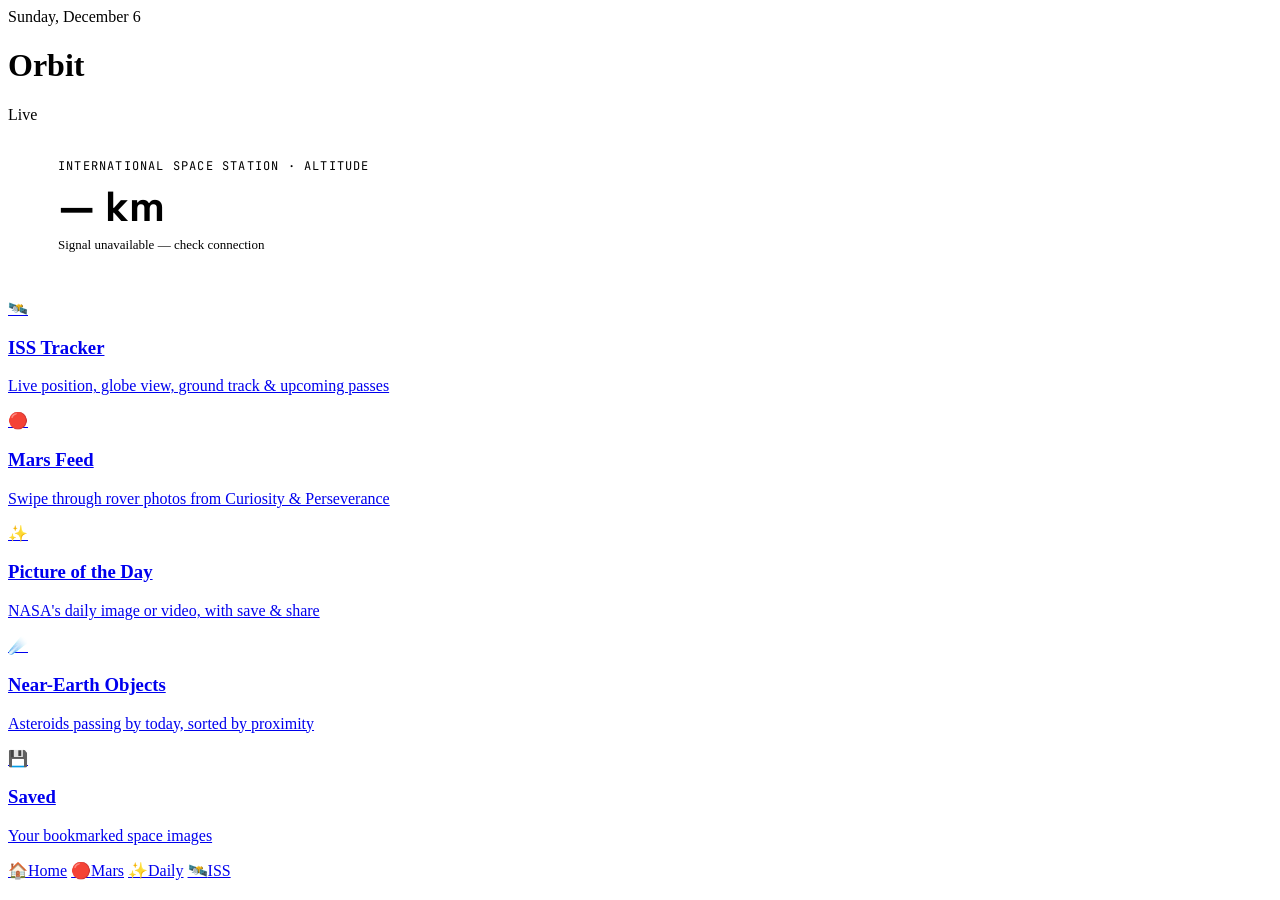
==== index.html @ 50a304a8 "Files for App" ====
<!DOCTYPE html>
<html lang="en">
<head>
<meta charset="UTF-8">
<meta name="viewport" content="width=device-width, initial-scale=1.0, viewport-fit=cover">
<title>Orbit — Home</title>
<link rel="preconnect" href="https://fonts.googleapis.com">
<link href="https://fonts.googleapis.com/css2?family=Space+Grotesk:wght@500;600;700&family=Inter:wght@400;500;600;700&family=JetBrains+Mono:wght@400;500&display=swap" rel="stylesheet">
<link rel="stylesheet" href="css/style.css">
<style>
  .hero {
    margin: 8px 24px 20px;
    border-radius: var(--radius-lg);
    padding: 26px;
    background: var(--gradient-soft);
    border: 1px solid var(--border);
    position: relative;
    overflow: hidden;
  }
  .hero .label { font-size: 12px; color: var(--text-dim); font-family: 'JetBrains Mono', monospace; text-transform: uppercase; letter-spacing: 0.1em; }
  .hero .big-stat { font-size: 42px; font-weight: 700; font-family: 'Space Grotesk', sans-serif; margin-top: 6px; }
  .hero .sub { color: var(--text-dim); font-size: 13px; margin-top: 4px; }
  .hero canvas { position: absolute; right: -30px; top: -30px; opacity: 0.5; pointer-events: none; }
</style>
</head>
<body>

  <div class="topbar">
    <div>
      <div class="eyebrow" id="date-line">—</div>
      <h1>Orbit</h1>
    </div>
    <div class="pill-badge"><span class="dot"></span>Live</div>
  </div>

  <div class="hero">
    <div class="label">International Space Station · altitude</div>
    <div class="big-stat mono" id="hero-alt">— km</div>
    <div class="sub" id="hero-sub">Locating station…</div>
  </div>

  <div class="hub-grid">
    <a class="hub-tile accent-1" href="iss.html">
      <div class="icon">🛰️</div>
      <div>
        <h3>ISS Tracker</h3>
        <p>Live position, globe view, ground track & upcoming passes</p>
      </div>
    </a>
    <a class="hub-tile accent-2" href="mars.html">
      <div class="icon">🔴</div>
      <div>
        <h3>Mars Feed</h3>
        <p>Swipe through rover photos from Curiosity & Perseverance</p>
      </div>
    </a>
    <a class="hub-tile wide accent-1" href="apod.html">
      <div class="icon">✨</div>
      <div>
        <h3>Picture of the Day</h3>
        <p>NASA's daily image or video, with save & share</p>
      </div>
    </a>
    <a class="hub-tile accent-2" href="iss.html#neo">
      <div class="icon">☄️</div>
      <div>
        <h3>Near-Earth Objects</h3>
        <p>Asteroids passing by today, sorted by proximity</p>
      </div>
    </a>
    <a class="hub-tile accent-1" href="apod.html#saved">
      <div class="icon">💾</div>
      <div>
        <h3>Saved</h3>
        <p>Your bookmarked space images</p>
      </div>
    </a>
  </div>

  <nav class="island-nav">
    <a href="index.html" class="active"><span class="glyph">🏠</span>Home</a>
    <a href="mars.html"><span class="glyph">🔴</span>Mars</a>
    <a href="apod.html"><span class="glyph">✨</span>Daily</a>
    <a href="iss.html"><span class="glyph">🛰️</span>ISS</a>
  </nav>

  <script src="js/config.js"></script>
  <script>
    document.getElementById('date-line').textContent = new Date().toLocaleDateString('en-US', { weekday: 'long', month: 'long', day: 'numeric' });

    async function loadHero() {
      try {
        const res = await fetch('https://api.wheretheiss.at/v1/satellites/25544');
        const data = await res.json();
        document.getElementById('hero-alt').textContent = data.altitude.toFixed(1) + ' km';
        document.getElementById('hero-sub').textContent =
          `${data.latitude.toFixed(2)}°, ${data.longitude.toFixed(2)}° · ${Math.round(data.velocity)} km/h`;
      } catch (e) {
        document.getElementById('hero-sub').textContent = 'Signal unavailable — check connection';
      }
    }
    loadHero();
    setInterval(loadHero, 8000);
  </script>
</body>
</html>
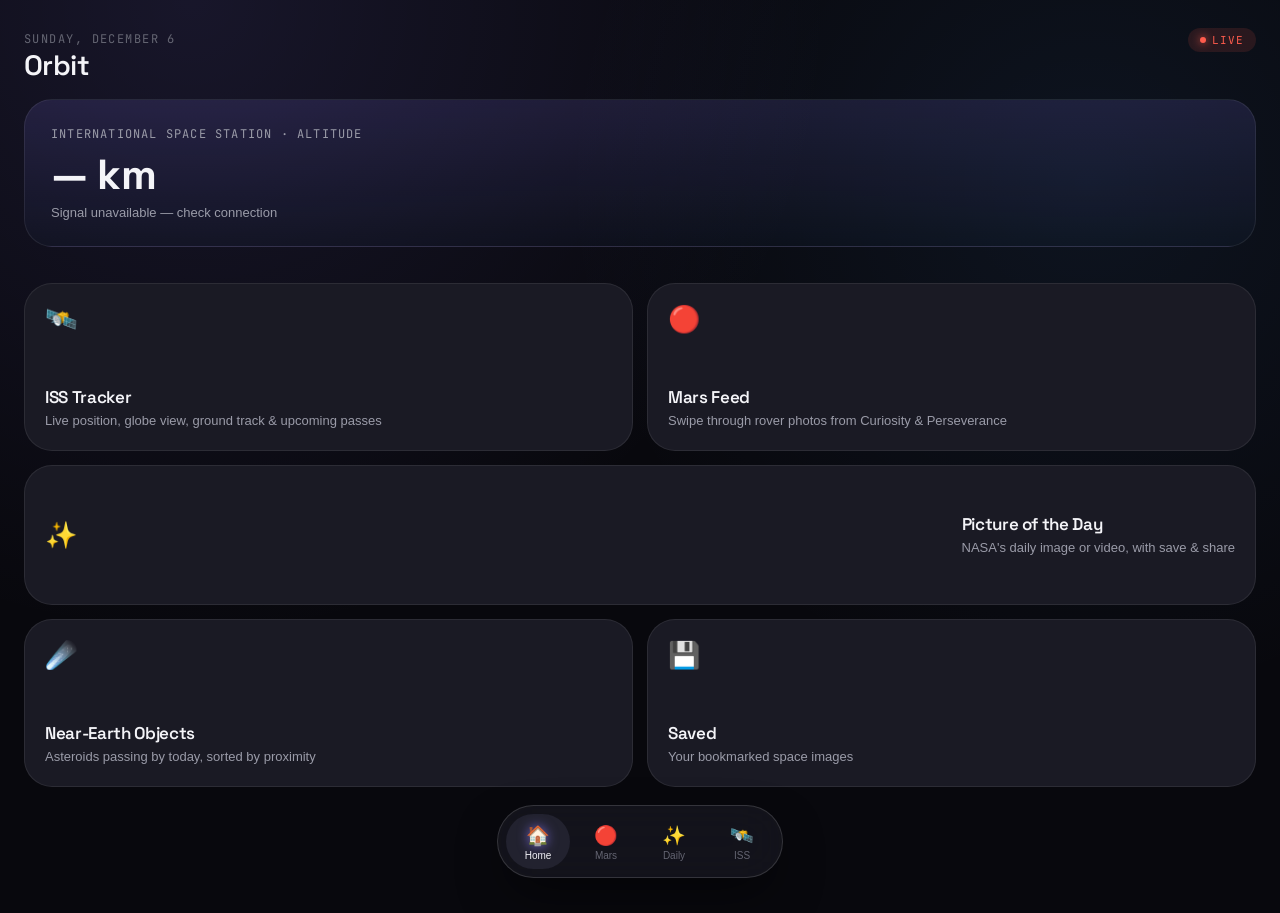
==== commit 23a46b26: "Update index.html" ====
--- a/index.html
+++ b/index.html
@@ -6,7 +6,7 @@
 <title>Orbit — Home</title>
 <link rel="preconnect" href="https://fonts.googleapis.com">
 <link href="https://fonts.googleapis.com/css2?family=Space+Grotesk:wght@500;600;700&family=Inter:wght@400;500;600;700&family=JetBrains+Mono:wght@400;500&display=swap" rel="stylesheet">
-<link rel="stylesheet" href="css/style.css">
+<link rel="stylesheet" href="style.css">
 <style>
   .hero {
     margin: 8px 24px 20px;
--- a/style.css
+++ b/style.css
@@ -0,0 +1,242 @@
+/* ============================================
+   SPACE APP — DESIGN SYSTEM
+   Palette: near-black void + violet/blue accent
+   Type: Space Grotesk (display) / Inter (body) / JetBrains Mono (telemetry)
+   ============================================ */
+
+:root {
+  --bg: #08080d;
+  --bg-elev: #111118;
+  --surface: #1a1a24;
+  --surface-2: #22222f;
+  --border: rgba(255, 255, 255, 0.08);
+  --border-strong: rgba(255, 255, 255, 0.14);
+
+  --text: #f4f4f8;
+  --text-dim: #9a9ba8;
+  --text-faint: #646572;
+
+  --violet: #8b7cff;
+  --violet-dim: #6e5fe8;
+  --blue: #4ea1ff;
+  --live: #ff5c4d;
+
+  --gradient: linear-gradient(135deg, #8b7cff 0%, #4ea1ff 100%);
+  --gradient-soft: linear-gradient(180deg, rgba(139, 124, 255, 0.14), rgba(78, 161, 255, 0.03));
+
+  --radius-lg: 28px;
+  --radius-md: 18px;
+  --radius-sm: 12px;
+
+  --shadow-float: 0 20px 50px -12px rgba(0, 0, 0, 0.6);
+}
+
+* { box-sizing: border-box; }
+
+html, body {
+  margin: 0;
+  padding: 0;
+  background: var(--bg);
+  color: var(--text);
+  font-family: 'Inter', -apple-system, BlinkMacSystemFont, 'Segoe UI', sans-serif;
+  -webkit-font-smoothing: antialiased;
+  overscroll-behavior-y: none;
+}
+
+body {
+  min-height: 100vh;
+  background:
+    radial-gradient(circle at 15% 0%, rgba(139, 124, 255, 0.12), transparent 45%),
+    radial-gradient(circle at 85% 20%, rgba(78, 161, 255, 0.08), transparent 40%),
+    var(--bg);
+  padding-bottom: 110px;
+}
+
+h1, h2, h3, .display {
+  font-family: 'Space Grotesk', 'Inter', sans-serif;
+  letter-spacing: -0.02em;
+  margin: 0;
+}
+
+.mono {
+  font-family: 'JetBrains Mono', ui-monospace, monospace;
+  letter-spacing: -0.01em;
+}
+
+a { color: inherit; text-decoration: none; }
+button { font-family: inherit; cursor: pointer; }
+
+::-webkit-scrollbar { display: none; }
+* { scrollbar-width: none; }
+
+/* ---------- Top bar ---------- */
+.topbar {
+  display: flex;
+  align-items: baseline;
+  justify-content: space-between;
+  padding: 28px 24px 8px;
+}
+.topbar .eyebrow {
+  font-family: 'JetBrains Mono', monospace;
+  font-size: 12px;
+  color: var(--text-faint);
+  text-transform: uppercase;
+  letter-spacing: 0.12em;
+}
+.topbar h1 {
+  font-size: 28px;
+  font-weight: 600;
+}
+
+/* ---------- Cards ---------- */
+.card {
+  background: var(--surface);
+  border: 1px solid var(--border);
+  border-radius: var(--radius-lg);
+  padding: 20px;
+}
+
+.pill-badge {
+  display: inline-flex;
+  align-items: center;
+  gap: 6px;
+  font-family: 'JetBrains Mono', monospace;
+  font-size: 11px;
+  text-transform: uppercase;
+  letter-spacing: 0.1em;
+  padding: 5px 12px;
+  border-radius: 999px;
+  background: rgba(255, 92, 77, 0.12);
+  color: var(--live);
+}
+.pill-badge .dot {
+  width: 6px;
+  height: 6px;
+  border-radius: 50%;
+  background: var(--live);
+  box-shadow: 0 0 8px var(--live);
+  animation: pulse 1.6s infinite ease-in-out;
+}
+@keyframes pulse {
+  0%, 100% { opacity: 1; transform: scale(1); }
+  50% { opacity: 0.4; transform: scale(0.7); }
+}
+
+/* ---------- Home hub grid ---------- */
+.hub-grid {
+  display: grid;
+  grid-template-columns: 1fr 1fr;
+  gap: 14px;
+  padding: 16px 24px;
+}
+.hub-tile {
+  position: relative;
+  border-radius: var(--radius-lg);
+  border: 1px solid var(--border);
+  padding: 20px;
+  min-height: 168px;
+  display: flex;
+  flex-direction: column;
+  justify-content: space-between;
+  overflow: hidden;
+  transition: transform 0.25s ease, border-color 0.25s ease;
+  background: var(--surface);
+}
+.hub-tile:active { transform: scale(0.97); }
+.hub-tile.wide { grid-column: 1 / -1; min-height: 140px; flex-direction: row; align-items: center; }
+.hub-tile .icon { font-size: 26px; }
+.hub-tile h3 { font-size: 17px; font-weight: 600; }
+.hub-tile p { margin: 4px 0 0; font-size: 13px; color: var(--text-dim); line-height: 1.4; }
+.hub-tile.accent-1::before,
+.hub-tile.accent-2::before {
+  content: "";
+  position: absolute;
+  inset: -40% -40% auto auto;
+  width: 140px; height: 140px;
+  border-radius: 50%;
+  filter: blur(40px);
+  opacity: 0.35;
+  z-index: 0;
+}
+.hub-tile.accent-1::before { background: var(--violet); }
+.hub-tile.accent-2::before { background: var(--blue); }
+.hub-tile > * { position: relative; z-index: 1; }
+
+/* ---------- Island bottom nav ---------- */
+.island-nav {
+  position: fixed;
+  bottom: 22px;
+  left: 50%;
+  transform: translateX(-50%);
+  display: flex;
+  gap: 4px;
+  padding: 8px;
+  background: rgba(24, 24, 32, 0.72);
+  backdrop-filter: blur(24px) saturate(180%);
+  -webkit-backdrop-filter: blur(24px) saturate(180%);
+  border: 1px solid var(--border-strong);
+  border-radius: 999px;
+  box-shadow: var(--shadow-float);
+  z-index: 100;
+}
+.island-nav a {
+  display: flex;
+  flex-direction: column;
+  align-items: center;
+  gap: 3px;
+  width: 64px;
+  padding: 10px 0 8px;
+  border-radius: 999px;
+  color: var(--text-faint);
+  font-size: 10px;
+  font-weight: 500;
+  transition: background 0.2s ease, color 0.2s ease;
+}
+.island-nav a .glyph { font-size: 19px; }
+.island-nav a.active {
+  color: var(--text);
+  background: var(--surface-2);
+}
+.island-nav a.active .glyph { filter: drop-shadow(0 0 6px rgba(139,124,255,0.7)); }
+
+/* ---------- Buttons ---------- */
+.btn {
+  display: inline-flex;
+  align-items: center;
+  justify-content: center;
+  gap: 8px;
+  border: none;
+  border-radius: var(--radius-sm);
+  padding: 13px 18px;
+  font-size: 14px;
+  font-weight: 600;
+  color: var(--text);
+  background: var(--surface-2);
+  border: 1px solid var(--border-strong);
+}
+.btn.primary {
+  background: var(--gradient);
+  color: #0a0a10;
+}
+.btn:active { transform: scale(0.96); }
+
+/* ---------- Loading / empty states ---------- */
+.state-msg {
+  text-align: center;
+  color: var(--text-faint);
+  font-size: 13px;
+  padding: 40px 20px;
+}
+.spinner {
+  width: 22px; height: 22px;
+  border-radius: 50%;
+  border: 2px solid var(--border-strong);
+  border-top-color: var(--violet);
+  animation: spin 0.8s linear infinite;
+  margin: 0 auto 10px;
+}
+@keyframes spin { to { transform: rotate(360deg); } }
+
+@media (prefers-reduced-motion: reduce) {
+  * { animation-duration: 0.01ms !important; transition-duration: 0.01ms !important; }
+}
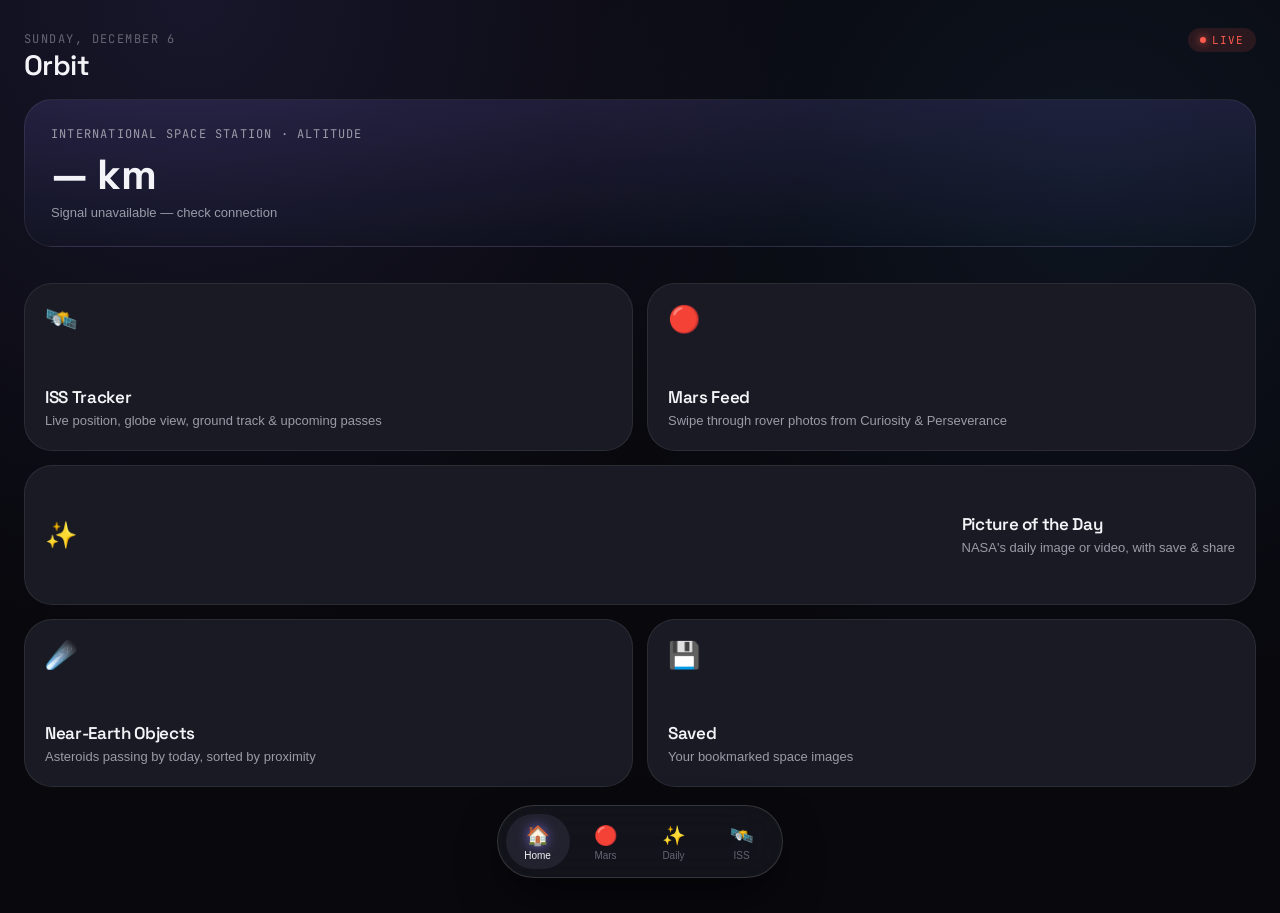
==== commit 16e99538: "Update index.html" ====
--- a/index.html
+++ b/index.html
@@ -84,7 +84,7 @@
     <a href="iss.html"><span class="glyph">🛰️</span>ISS</a>
   </nav>
 
-  <script src="js/config.js"></script>
+  <script src="config.js"></script>
   <script>
     document.getElementById('date-line').textContent = new Date().toLocaleDateString('en-US', { weekday: 'long', month: 'long', day: 'numeric' });
 
